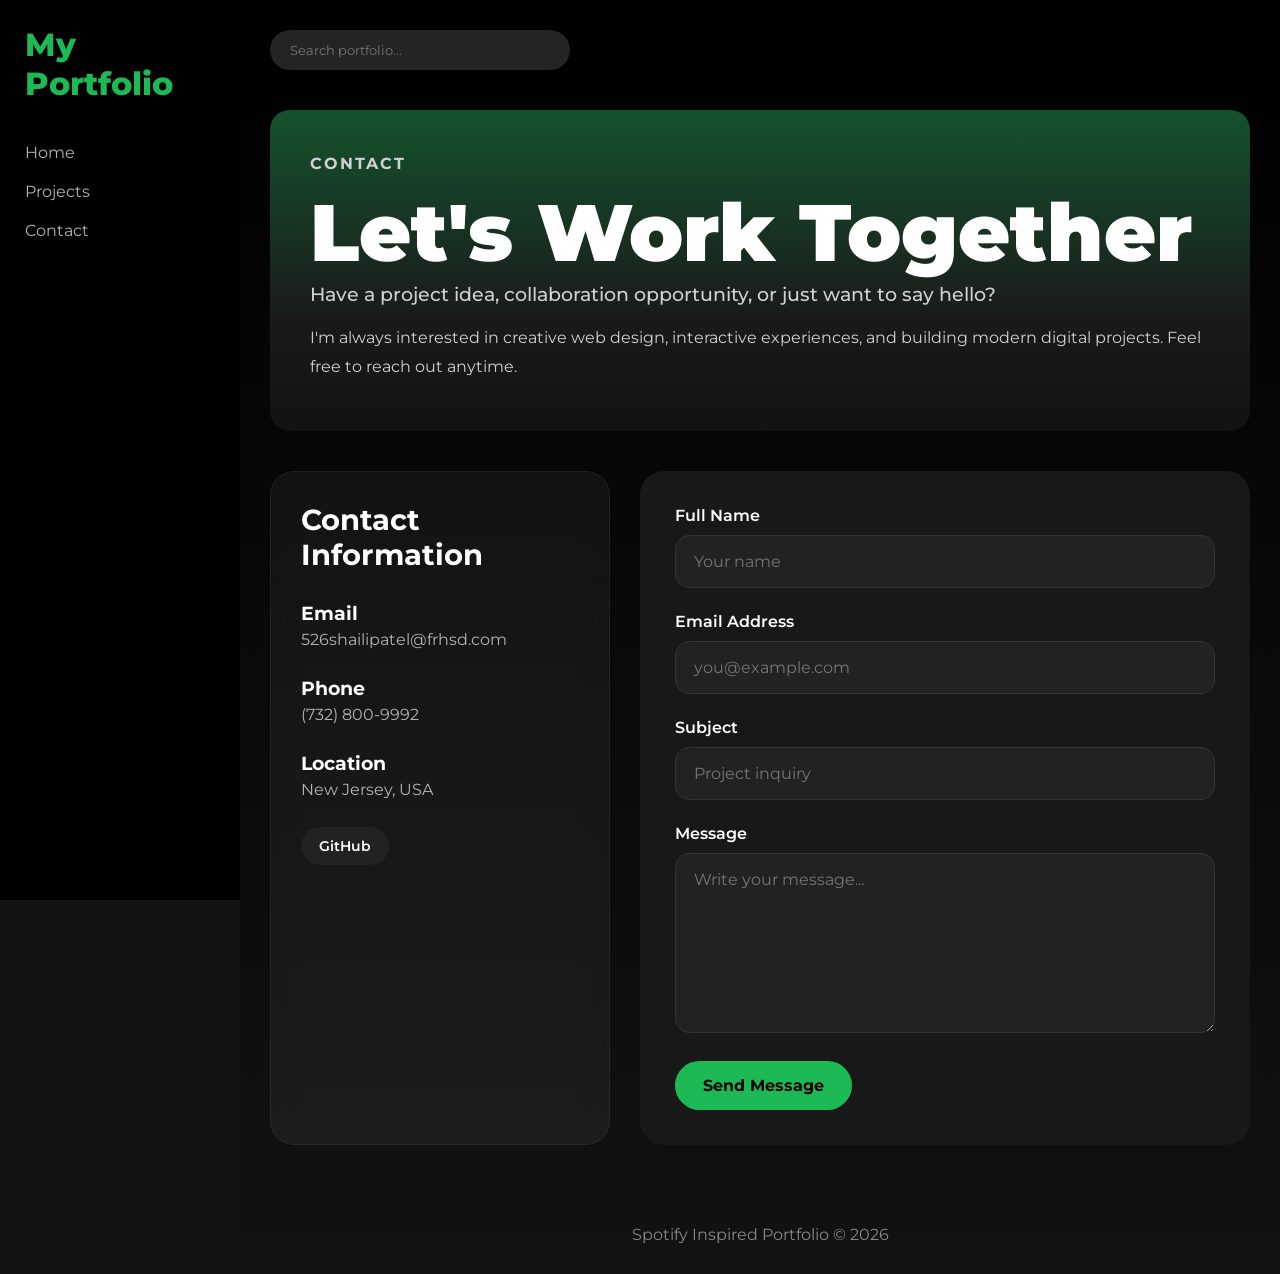
==== contact.html @ 924d6816 "Add contact page and update navigation links across all pages" ====
<!DOCTYPE html>
<html lang="en">
<head>
<meta charset="UTF-8" />
<meta name="viewport" content="width=device-width, initial-scale=1.0"/>

<title>Contact | Senior Portfolio</title>

<link href="https://fonts.googleapis.com/css2?family=Montserrat:wght@300;400;500;700;800&display=swap" rel="stylesheet">
<link rel="stylesheet" href="style.css">

</head>

<body>

<!-- SIDEBAR -->

<div class="sidebar">

    <div class="logo">My Portfolio</div>

<ul>
<li><a href="index.html">Home</a></li>
<li><a href="index.html">Projects</a></li>
<li><a href="contact.html">Contact</a></li>
</ul>

</div>

<!-- MAIN -->

<div class="main">

    <!-- TOPBAR -->

    <div class="topbar">

        <input type="text" class="search" placeholder="Search portfolio...">

    </div>

    <!-- HERO -->

    <section class="hero contact-hero-banner">

        <div class="hero-content">

            <p class="contact-mini-title">CONTACT</p>

            <h1>Let's Work Together</h1>

            <h3>
                Have a project idea, collaboration opportunity,
                or just want to say hello?
            </h3>

            <p class="hero-description">
                I'm always interested in creative web design,
                interactive experiences, and building modern digital projects.
                Feel free to reach out anytime.
            </p>

        </div>

    </section>

    <!-- CONTACT SECTION -->

    <section class="contact-page">

        <div class="contact-layout">

            <!-- LEFT SIDE -->

            <div class="contact-info-card">

                <h2>Contact Information</h2>

                <div class="contact-item">

                  

                    <div>
                        <h3>Email</h3>
                        <p>526shailipatel@frhsd.com</p>
                    </div>

                </div>

                <div class="contact-item">

                  

                    <div>
                        <h3>Phone</h3>
                        <p>(732) 800-9992</p>
                    </div>

                </div>

                <div class="contact-item">

                    

                    <div>
                        <h3>Location</h3>
                        <p>New Jersey, USA</p>
                    </div>

                </div>

                <div class="contact-socials">

                    <a href="https://github.com/Shaili-Patel">GitHub</a>

                </div>

            </div>

            <!-- RIGHT SIDE -->

            <form class="contact-form">

                <div class="contact-input-group">

                    <label>Full Name</label>

                    <input type="text" placeholder="Your name">

                </div>

                <div class="contact-input-group">

                    <label>Email Address</label>

                    <input type="email" placeholder="you@example.com">

                </div>

                <div class="contact-input-group">

                    <label>Subject</label>

                    <input type="text" placeholder="Project inquiry">

                </div>

                <div class="contact-input-group">

                    <label>Message</label>

                    <textarea placeholder="Write your message..."></textarea>

                </div>

                <button type="submit" class="contact-submit-btn">
                    Send Message
                </button>

            </form>

        </div>

    </section>

    <!-- FOOTER -->

    <footer>

        Spotify Inspired Portfolio © 2026

    </footer>

</div>

<script src="script.js"></script>

</body>
</html>
---- style.css ----
*{
    margin:0;
    padding:0;
    box-sizing:border-box;
    font-family:'Montserrat',sans-serif;
}

body{
    background:#121212;
    color:white;
    overflow-x:hidden;
}

/* SIDEBAR */

.sidebar{
    position:fixed;
    width:240px;
    height:100vh;
    background:#000;
    padding:25px;
}

.logo{
    font-size:2rem;
    font-weight:800;
    color:#1DB954;
    margin-bottom:40px;
}

.sidebar ul{
    list-style:none;
}

.sidebar ul li{
    margin:20px 0;
}

.sidebar ul li a{
    color:#b3b3b3;
    text-decoration:none;
    font-size:1rem;
    transition:.3s;
}

.sidebar ul li a:hover{
    color:white;
    padding-left:10px;
}

/* MAIN */

.main{
    margin-left:240px;
    padding:30px;
    background:linear-gradient(to bottom,#000000,#121212);
    min-height:100vh;
}

/* TOPBAR */

.topbar{
    display:flex;
    justify-content:space-between;
    align-items:center;
    margin-bottom:40px;
}

.search{
    width:300px;
    padding:12px 20px;
    border:none;
    border-radius:30px;
    background:#242424;
    color:white;
    outline:none;
}

.profile{
    background:#000;
    padding:10px 18px;
    border-radius:30px;
}

/* HERO */

.hero{
    display:flex;
    align-items:center;
    gap:40px;
    margin-bottom:60px;

    animation:fadeIn 1.5s ease;
}

.hero img{
    width:250px;
    height:250px;
    object-fit:cover;

    box-shadow:0 10px 30px rgba(0,0,0,.5);
}

.hero-text h1{
    font-size:4rem;
    margin-bottom:15px;
}

.hero-content p{
    color:#d1d1d1;
    line-height:1.8;
    max-width:1000px;
}

.btns{
    margin-top:25px;
}

.btn{
    padding:14px 28px;
    border:none;
    border-radius:30px;
    cursor:pointer;
    margin-right:15px;
    font-weight:bold;
    transition:.3s;
}

.green{
    background:#1DB954;
    color:black;
}

.green:hover{
    transform:scale(1.08);
}

.dark{
    background:#242424;
    color:white;
}

.dark:hover{
    background:#333;
}

/* SECTIONS */

.section{
    margin-top:70px;
}

.section h2{
    margin-bottom:25px;
    font-size:2rem;
}

/* CARDS */

.cards{
    display:grid;
    grid-template-columns:repeat(3, 1fr);
    gap:25px;
}

.card{
    background:#181818;
    padding:18px;
    border-radius:15px;

    transition:.4s;
    cursor:pointer;

    opacity:0;
    transform:translateY(50px);
}

.card.show{
    opacity:1;
    transform:translateY(0);
}

.card:hover{
    background:#282828;
    transform:translateY(-10px);
}

.card img{
    width:100%;
    border-radius:12px;
    margin-bottom:15px;
}

.card h3{
    margin-bottom:10px;
}

.card p{
    color:#b3b3b3;
    line-height:1.6;
    max-width: 700px;
}

/* ABOUT */

.about-box{
    background:#181818;
    padding:30px;
    border-radius:20px;
    line-height:1.8;
    color:#d1d1d1;
}

/* FOOTER */

footer{
    margin-top:80px;
    text-align:center;
    color:#888;
}

/* ANIMATIONS */

@keyframes fadeIn{
    from{
        opacity:0;
        transform:translateY(50px);
    }

    to{
        opacity:1;
        transform:translateY(0);
    }
}

/* RESPONSIVE */

@media(max-width:900px){

.sidebar{
    width:100%;
    height:auto;
    position:relative;
}

.main{
    margin-left:0;
}

.hero{
    flex-direction:column;
    text-align:center;
}

.hero-text h1{
    font-size:2.5rem;
}

}

.spotify-nav {
    display: flex;
    gap: 10px;
}

.nav-pill {
    text-decoration: none;
    background: #2a2a2a;
    color: white;
    padding: 10px 18px;
    border-radius: 999px;
    font-size: 14px;
    font-weight: 600;
    transition: 0.2s ease;
}

.nav-pill:hover {
    background: #3a3a3a;
}

.nav-pill.active {
    background: white;
    color: black;
}

.hero{
    padding:28px;

    border-radius:20px;

    min-height:260px;

    background:linear-gradient(180deg,#1e5c46 0%,#1a1a1a 60%,#121212 100%);

    margin-bottom:30px;

    animation:fadeIn 1.2s ease;
}

.album-cover{
    width:240px;
    height:240px;
    object-fit:cover;
    border-radius:12px;
    box-shadow:0 20px 40px rgba(0,0,0,.5);
    transition:.4s;
}

.album-cover:hover{
    transform:scale(1.03);
}

.hero-content{
    margin-bottom:10px;
}

.album-type{
    font-size:.9rem;
    font-weight:700;

    margin-bottom:10px;

    text-transform:uppercase;

    color:#d1d1d1;
}

.hero h1{
    font-size:5rem;
    font-weight:900;

    margin-bottom:10px;

    line-height:1;
}

.hero h3{
    color:#d1d1d1;

    margin-bottom:18px;

    font-weight:500;
}

.hero-description{
    max-width:700px;

    line-height:1.7;

    color:#b3b3b3;
}

.hero-buttons{
    margin-top:30px;

    display:flex;

    gap:15px;
}

.play-btn{
    background:#1DB954;
    color:black;
    border:none;
    padding:14px 30px;
    border-radius:999px;
    font-weight:700;
    cursor:pointer;
    transition:.3s;
}

.play-btn:hover{
    transform:scale(1.08);
    box-shadow:0 0 20px rgba(29,185,84,.5);
}

.save-btn{
    background:transparent;
    border:1px solid #777;
    color:white;
    padding:14px 28px;
    border-radius:999px;
    cursor:pointer;
    transition:.3s;
}

.save-btn:hover{
    background:#2a2a2a;
}

/* Hero Styling (Featured)*/
.hero{
    padding:40px;
    border-radius:20px;
    min-height:420px;
    background:linear-gradient(180deg,#1e5c46 0%,#1a1a1a 60%,#121212 100%);
    margin-bottom:30px;
    animation:fadeIn 1.2s ease;
}

.hero-content{
    width:100%;
}

#greeting{
    font-size:3rem;
    font-weight:800;
    margin-bottom:25px;
}

/* GRID */
.featured-grid{
    display:grid;
    grid-template-columns:repeat(3, 260px);

    justify-content:center;

    gap:32px;
}

/* FEATURED CARD */

.featured-card{
    display:flex;
    flex-direction:column;

    align-items:center;
    justify-content:flex-start;

    height:340px;   /* fits 195px image + text + button */

    padding:18px;

    border-radius:16px;

    background:rgba(255,255,255,.08);

    text-decoration:none;
    color:white;

    transition:.25s ease;

    text-align:center;
}

.featured-card:hover{
    transform:translateY(-6px);
    background:rgba(255,255,255,.14);
}

/* LEFT SIDE */

.featured-info{
    display:flex;
    flex-direction:column;
    align-items:center;

    gap:10px;

    margin-top:8px;
}

.featured-info span{
    font-size:1rem;
    font-weight:700;
}

/* IMAGE */
.featured-card img{
    width:195px;
    height:195px;
    object-fit:cover;
    margin-bottom:14px;
}

/* BUTTON */

.details-btn{
    margin-top:auto;

    background:#1DB954;
    color:black;

    padding:7px 14px;

    border-radius:999px;

    font-size:12px;
    font-weight:700;

    transition:.2s ease;
}

.featured-card:hover .details-btn{
    background:#1ed760;
    transform:scale(1.05);
}

.featured-card:hover{
    background:rgba(255,255,255,.15);
    transform:scale(1.03);
}

/* IMAGE */
.featured-card img{
    width:195px;
    height:195px;
    object-fit:cover;
}

/* TEXT */
.featured-card span{
    font-size:1rem;
    font-weight:600;
    white-space:nowrap;
    overflow:hidden;
    text-overflow:ellipsis;
}

.section + .section{
    margin-top:50px;
}

.card{
    display:flex;
    flex-direction:column;
    height:100%;
}

.card img{
    width:100%;
    height:300px;
    object-fit:cover;
    display:block;
}

.card h3{
    margin-top:14px;
}

.card p{
    color:#b3b3b3;
    flex-grow:1;
    margin-top:10px;
}

.card{
    display:flex;
    flex-direction:column;
    height:100%;
    background:#181818;
    border-radius:16px;
    overflow:hidden;
    transition:0.3s ease;
}

.card a{
    align-self:flex-end;
    margin-top:12px;
    display:inline-block;
    padding:8px 14px;  
    background:#1DB954;
    color:black;
    text-decoration:none;
    border-radius:999px;
    font-size:13px;
    font-weight:700;
    transition:0.25s ease;
}

.card a:hover{
    transform:scale(1.06);
    background:#17a74a;
}

.card h3{
    margin:14px 16px 6px;
}

.card p{
    margin:0 16px;
    color:#b3b3b3;
    font-size:14px;
    line-height:1.5;
    flex-grow:1;
}

.card:hover{
    transform:translateY(-6px);
    box-shadow:0 10px 25px rgba(0,0,0,0.4);
}

/* POPULAR SECTION */

.popular-section{
    margin-top:40px;
    margin-bottom:50px;
}

.section-header{
    display:flex;
    justify-content:space-between;
    align-items:center;
    margin-bottom:25px;
}

.section-header h2{
    font-size:2rem;
}

.section-header a{
    color:#b3b3b3;
    text-decoration:none;
    font-weight:600;
    transition:.2s;
}

.section-header a:hover{
    color:white;
}

/* ROW */

.artist-row{
    display:flex;
    gap:28px;
    overflow-x:auto;
    padding-bottom:10px;
}

/* CARD */

.artist-card{
    min-width:170px;
    background:transparent;
    padding:12px;
    border-radius:10px;
    transition:.25s ease;
    cursor:pointer;
}

.artist-card:hover{
    background:#181818;
}

/* IMAGE */

.artist-card img{
    width:170px;
    height:170px;
    object-fit:cover;

    border-radius:50%;

    margin-bottom:15px;
}

/* TEXT */

.artist-card h3{
    font-size:1.1rem;
    margin-bottom:5px;
}

.artist-card p{
    color:#b3b3b3;
}

/* SCROLLBAR */

.artist-row::-webkit-scrollbar{
    height:8px;
}

.artist-row::-webkit-scrollbar-thumb{
    background:#333;
    border-radius:999px;
}

/* CARD */

.artist-card{
    min-width:170px;
    background:transparent;
    padding:12px;
    border-radius:10px;
    transition:.25s ease;
    cursor:pointer;

    position:relative;
}

/* PLAY BUTTON */

.play-hover{
    position:absolute;

    right:20px;
    top:125px;

    width:56px;
    height:56px;

    background:#1DB954;
    color:black;

    border-radius:50%;

    display:flex;
    align-items:center;
    justify-content:center;

    font-size:22px;
    font-weight:bold;

    opacity:0;

    transform:translateY(10px);

    transition:.3s ease;

    box-shadow:0 8px 20px rgba(0,0,0,.4);
}

/* SHOW ON HOVER */

.artist-card:hover .play-hover{
    opacity:1;
    transform:translateY(0);
}

/* CARD HOVER */

.artist-card:hover{
    background:#181818;
}

/* =========================
   CONTACT PAGE
========================= */

/* HERO CUSTOM */

.contact-hero-banner{
    background:
    linear-gradient(
        180deg,
        #14532d 0%,
        #1a1a1a 65%,
        #121212 100%
    );

    min-height:320px;

    display:flex;
    align-items:flex-end;
}

.contact-mini-title{
    color:#1DB954;
    font-weight:700;
    letter-spacing:2px;
    margin-bottom:14px;
}

/* PAGE */

.contact-page{
    margin-top:40px;
    margin-bottom:60px;
}

/* GRID */

.contact-layout{
    display:grid;
    grid-template-columns:340px 1fr;
    gap:30px;
}

/* LEFT CARD */

.contact-info-card{
    background:rgba(255,255,255,.05);

    border:1px solid rgba(255,255,255,.06);

    border-radius:24px;

    padding:30px;

    backdrop-filter:blur(12px);
}

.contact-info-card h2{
    margin-bottom:30px;
    font-size:1.8rem;
}

/* ITEMS */

.contact-item{
    display:flex;
    align-items:flex-start;

    gap:18px;

    margin-bottom:28px;
}

.contact-item span{
    font-size:1.5rem;
}

.contact-item h3{
    margin-bottom:5px;
}

.contact-item p{
    color:#b3b3b3;
}

/* SOCIALS */

.contact-socials{
    display:flex;
    flex-wrap:wrap;
    gap:12px;
    margin-top:25px;
}

.contact-socials a{
    background:#222;
    color:white;

    text-decoration:none;

    padding:10px 18px;

    border-radius:999px;

    font-size:.9rem;
    font-weight:600;

    transition:.25s ease;
}

.contact-socials a:hover{
    background:#1DB954;
    color:black;
    transform:translateY(-2px);
}

/* FORM */

.contact-form{
    background:#181818;

    border-radius:24px;

    padding:35px;
}

/* INPUT GROUP */

.contact-input-group{
    margin-bottom:24px;
}

.contact-input-group label{
    display:block;
    margin-bottom:10px;
    font-weight:600;
}

/* INPUTS */

.contact-input-group input,
.contact-input-group textarea{
    width:100%;

    background:#222;

    border:1px solid #333;

    color:white;

    padding:16px 18px;

    border-radius:14px;

    outline:none;

    font-size:1rem;

    transition:.25s ease;
}

.contact-input-group input:focus,
.contact-input-group textarea:focus{
    border-color:#1DB954;

    box-shadow:
    0 0 0 3px rgba(29,185,84,.15);
}

.contact-input-group textarea{
    min-height:180px;
    resize:vertical;
}

/* BUTTON */

.contact-submit-btn{
    background:#1DB954;
    color:black;

    border:none;

    padding:15px 28px;

    border-radius:999px;

    font-weight:700;
    font-size:1rem;

    cursor:pointer;

    transition:.25s ease;
}

.contact-submit-btn:hover{
    transform:scale(1.04);

    box-shadow:
    0 0 25px rgba(29,185,84,.35);
}

/* RESPONSIVE */

@media(max-width:950px){

    .contact-layout{
        grid-template-columns:1fr;
    }

    .contact-hero-banner h1{
        font-size:3rem;
    }

}

html{
    scroll-behavior:smooth;
}
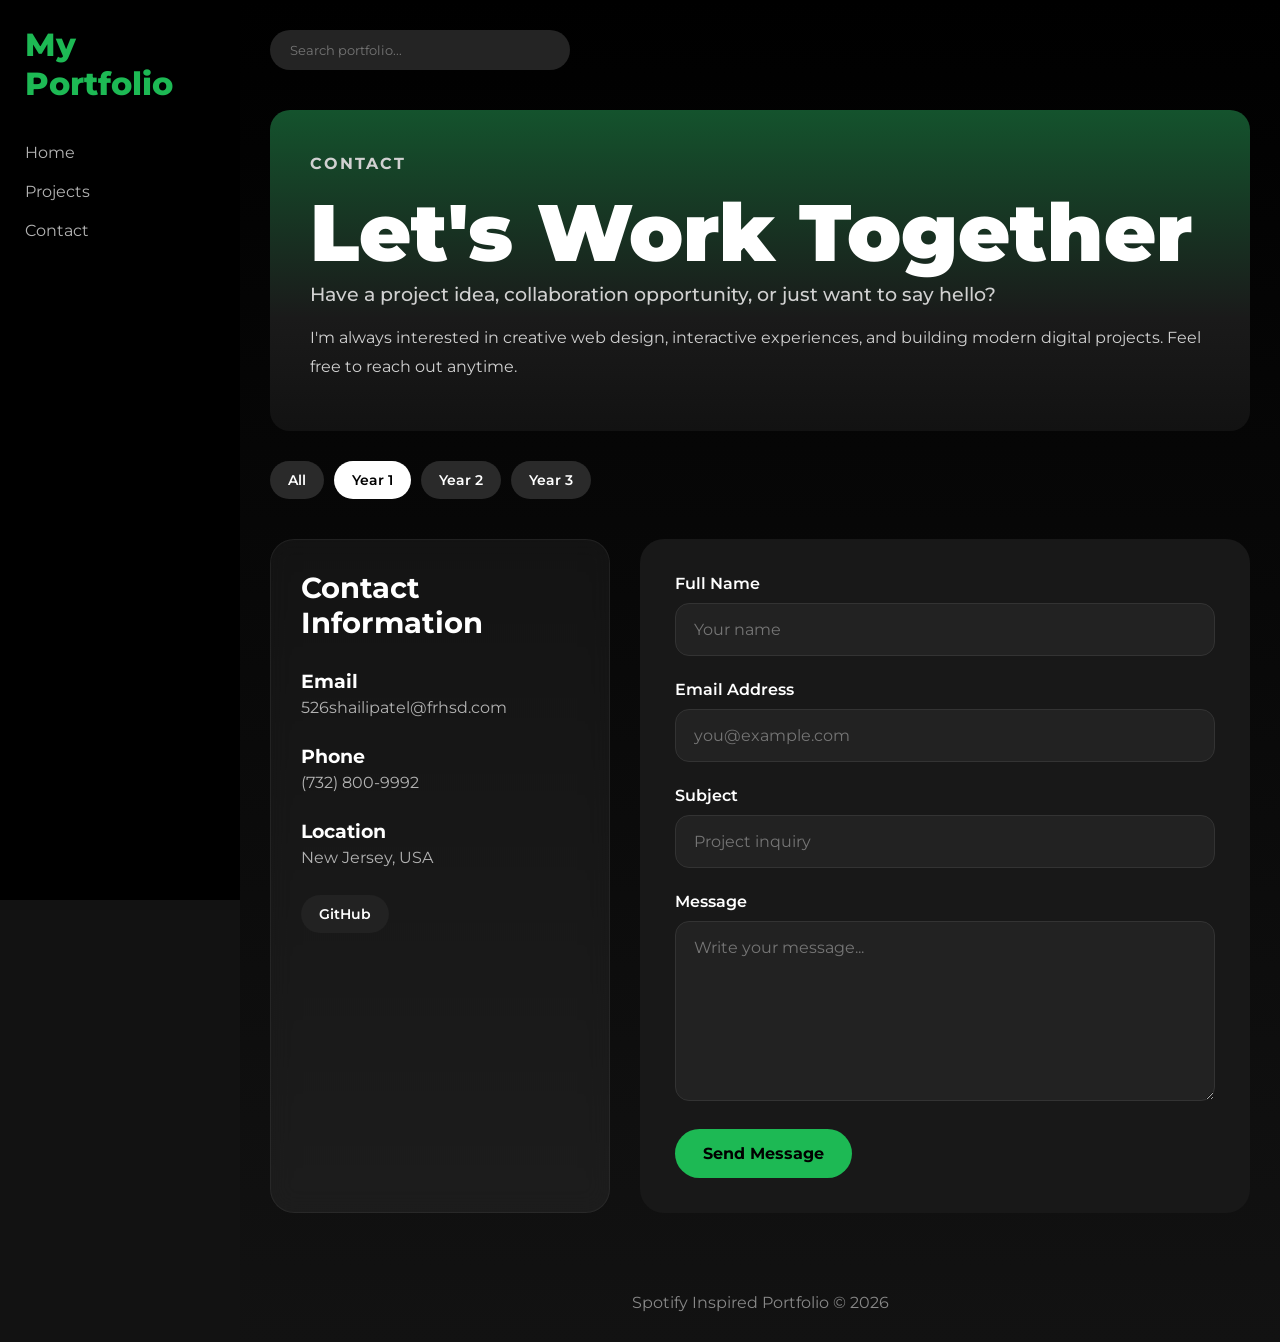
==== commit b56fdfda: "Update navigation links in contact page and correct year heading in Year 3 projects" ====
--- a/contact.html
+++ b/contact.html
@@ -63,6 +63,13 @@
         </div>
 
     </section>
+
+    <div class="spotify-nav">
+    <a href="index.html" class="nav-pill">All</a>
+    <a href="year1.html" class="nav-pill active">Year 1</a>
+    <a href="year2.html" class="nav-pill">Year 2</a>
+    <a href="year3.html" class="nav-pill">Year 3</a>
+</div>
 
     <!-- CONTACT SECTION -->
 
